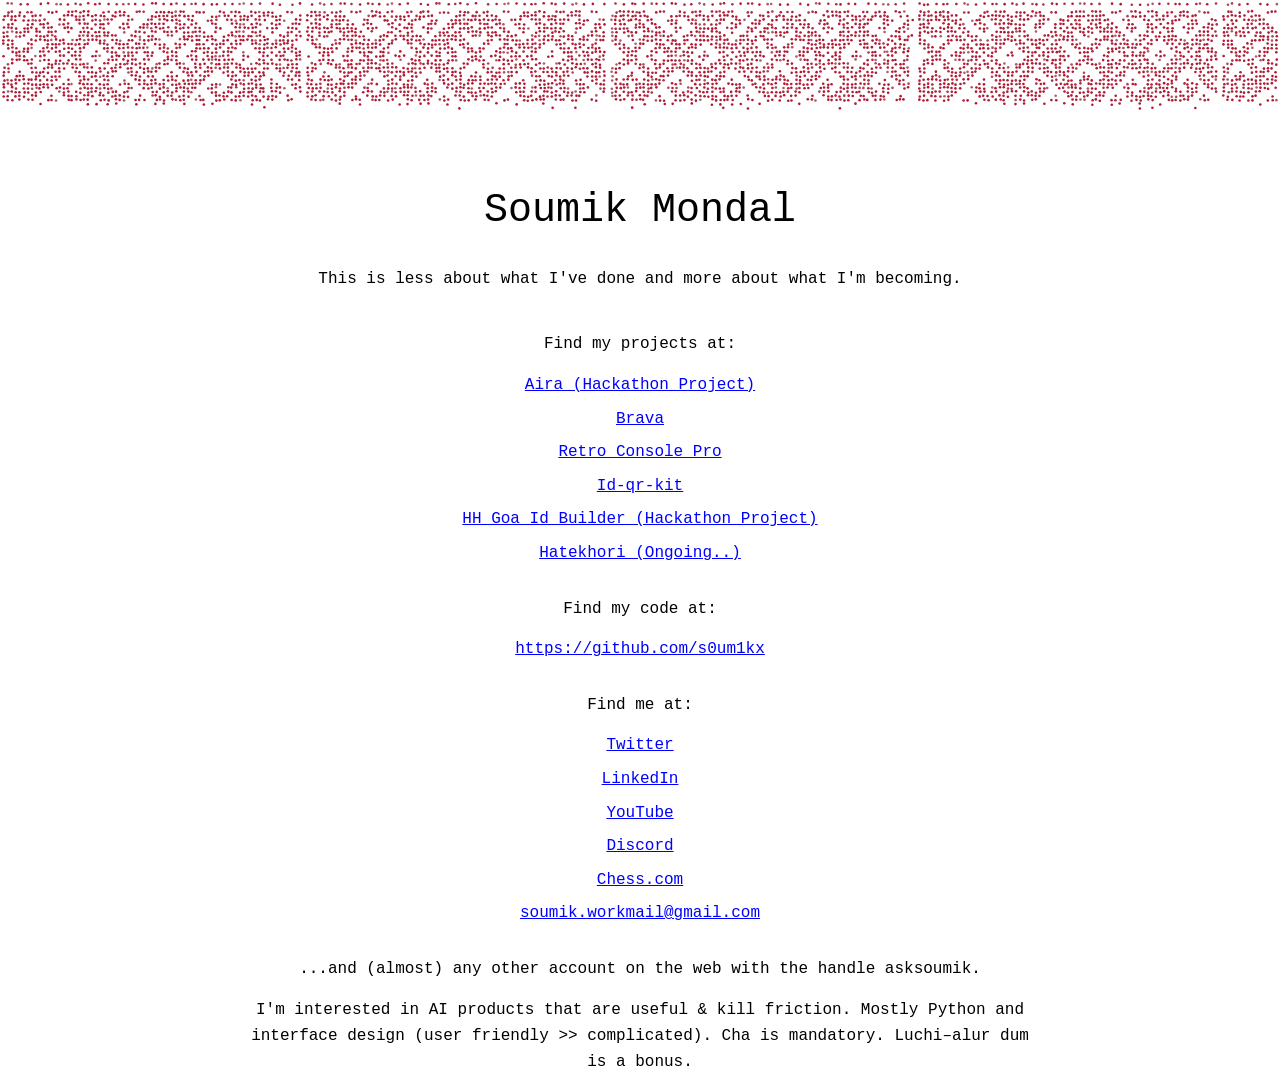
==== index.html @ 8dad56d0 "index updated" ====
<!DOCTYPE html>
<html lang="en">
<head>
  <meta charset="UTF-8">
  <meta name="viewport" content="width=device-width, initial-scale=1.0">
  <title>Soumik Mondal</title>

  <link rel="icon" type="image/x-icon" href="favicons/favicon.ico">
  <link rel="icon" type="image/png" sizes="32x32" href="favicons/favicon-32x32.png">
  <link rel="icon" type="image/png" sizes="16x16" href="favicons/favicon-16x16.png">
  <link rel="apple-touch-icon" sizes="180x180" href="favicons/apple-touch-icon.png">
  <link rel="manifest" href="favicons/site.webmanifest">

  
  <link rel="stylesheet" href="style.css">
  
</head>
<body>

  <div class="banner"><canvas id="bannerCanvas" role="img" aria-label="Red geometric embroidery pattern"></canvas></div>

  <div class="container">
    <h1>Soumik Mondal</h1>

    <p class="tagline">This is less about what I've done and more about what I'm becoming.</p>

    <div class="section-title">Find my projects at:</div>
    <ul>
      <li><a href="https://aira-voice.vercel.app">Aira (Hackathon Project)</a></li>
      <li><a href="https://brava-voice.vercel.app">Brava</a></li>
      <li><a href="https://s0um1kx.github.io/retro-handheld-console">Retro Console Pro</a></li>
      <li><a href="https://s0um1kx.github.io/id-qr-kit">Id-qr-kit</a></li>
      <li><a href="https://hh-goa-id-builder.vercel.app">HH Goa Id Builder (Hackathon Project)</a></li>
      <li><a href="https://github.com/s0um1kx/Hatekhori">Hatekhori (Ongoing..)</a></li>
    </ul>

    <div class="section-title">Find my code at:</div>
    <ul>
      <li><a href="https://github.com/s0um1kx">https://github.com/s0um1kx</a></li>
    </ul>

    <div class="section-title">Find me at:</div>
    <ul>
      <li><a href="https://x.com/asksoumik">Twitter</a></li>
      <li><a href="https://www.linkedin.com/in/asksoumik/">LinkedIn</a></li>
      <li><a href="https://www.youtube.com/@asksoumik">YouTube</a></li>
      <li><a href="https://discord.com/users/asksoumik">Discord</a></li>
      <li><a href="https://www.chess.com/member/asksoumik">Chess.com</a></li>
      <li><a href="mailto:soumik.workmail@gmail.com">soumik.workmail@gmail.com</a></li>
    </ul>

    <p class="handle-note">
      ...and (almost) any other account on the web with the handle asksoumik.
    </p>

    <p class="talk-bio">
      I'm interested in AI products that are useful & kill friction. Mostly Python and interface design (user friendly >> complicated). Cha is mandatory. Luchi–alur dum is a bonus.
      
    </p>
  </div>

  <script src="assets/banner.js"></script>
</body>
</html>
---- style.css ----
body {
  font-family: monospace, Courier, "Courier New", sans-serif;
  background-color: #ffffff;
  color: #000000;
  margin: 0;
  padding: 0;
  text-align: center;
  line-height: 1.6;
}

.banner {
  width: 100%;
  height: clamp(64px, 14vw, 112px);
  background-color: #ffffff;
}

#bannerCanvas {
  width: 100%;
  height: 100%;
  display: block;
  touch-action: none;
}

.container {
  max-width: 800px;
  margin: 0 auto;
  padding: 40px 20px 0;
}

h1 {
  font-size: 2.5rem;
  font-weight: normal;
  margin-bottom: 24px;
}

.tagline {
  font-size: 1rem;
  margin-bottom: 40px;
}

.section-title {
  font-size: 1rem;
  margin-top: 30px;
  margin-bottom: 15px;
}

ul {
  list-style-type: none;
  padding: 0;
  margin: 0 0 30px 0;
}

li {
  margin-bottom: 8px;
}

a {
  color: #0000FF;
  text-decoration: underline;
}

a:visited {
  color: #551A8B;
}

p.bio {
  margin-top: 40px;
  font-size: 0.95rem;
}
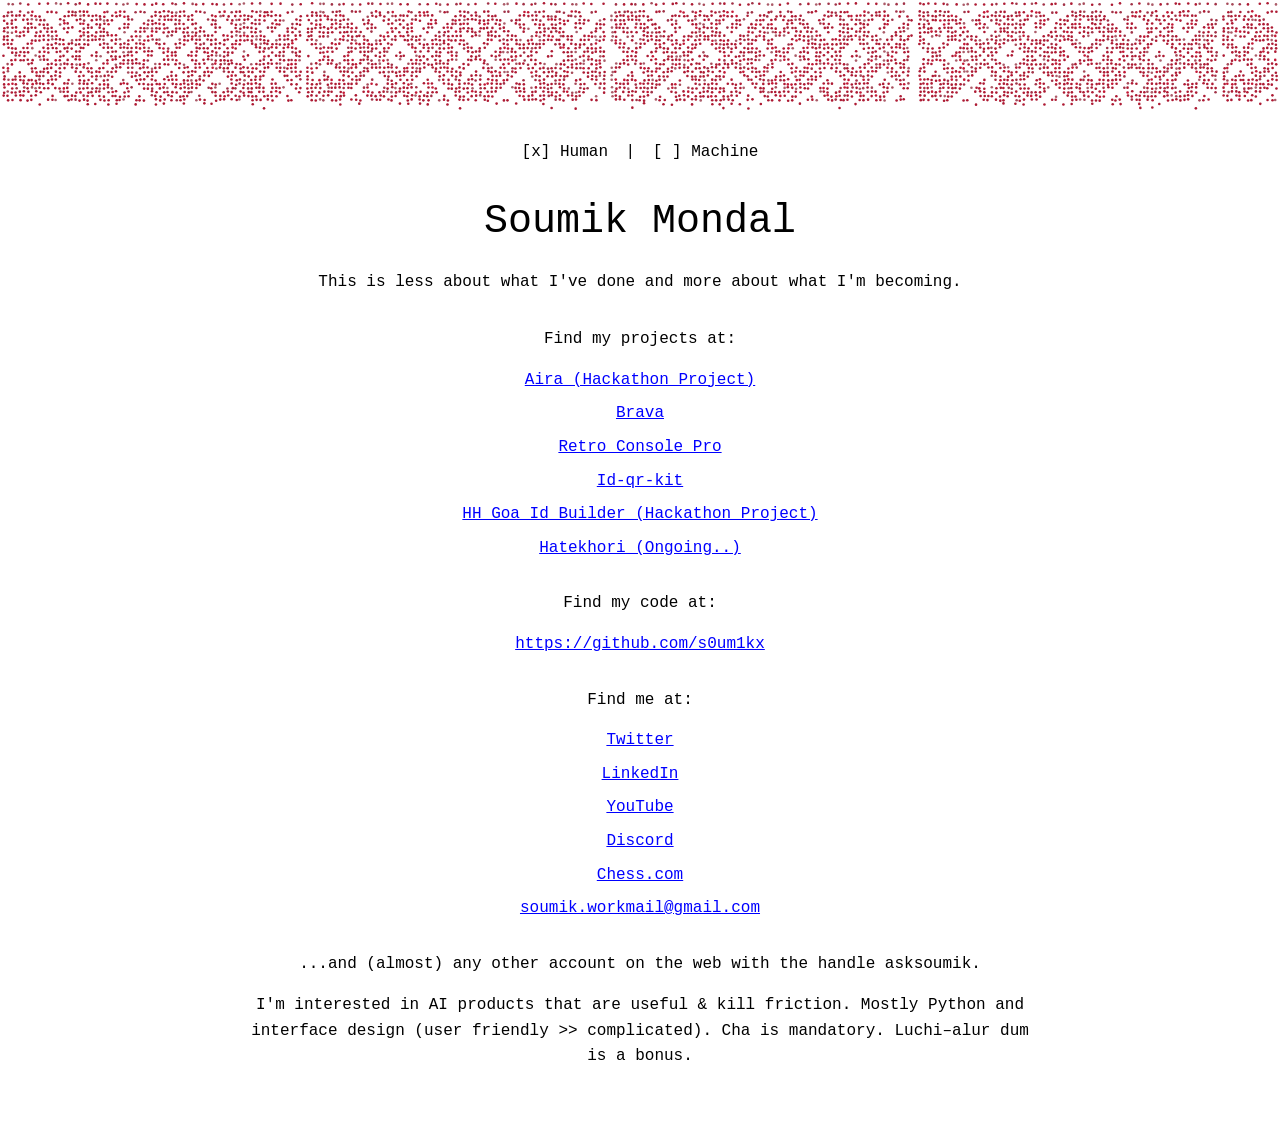
==== commit a5565c63: "new idea added but not what i need" ====
--- a/index.html
+++ b/index.html
@@ -13,6 +13,7 @@
 
   
   <link rel="stylesheet" href="style.css">
+  <link rel="alternate" type="text/markdown" href="/index.md">
   
 </head>
 <body>
@@ -20,6 +21,13 @@
   <div class="banner"><canvas id="bannerCanvas" role="img" aria-label="Red geometric embroidery pattern"></canvas></div>
 
   <div class="container">
+    <div class="view-toggle" role="group" aria-label="Choose view">
+      <button type="button" data-view-btn="human" aria-pressed="true">Human</button>
+      <span aria-hidden="true">|</span>
+      <button type="button" data-view-btn="machine" aria-pressed="false">Machine</button>
+    </div>
+
+    <div id="human-view">
     <h1>Soumik Mondal</h1>
 
     <p class="tagline">This is less about what I've done and more about what I'm becoming.</p>
@@ -57,8 +65,16 @@
       I'm interested in AI products that are useful & kill friction. Mostly Python and interface design (user friendly >> complicated). Cha is mandatory. Luchi–alur dum is a bonus.
       
     </p>
+    </div>
+
+    <section id="machine-view" hidden>
+      <button id="machine-copy" type="button">Copy markdown</button>
+      <pre id="machine-content" tabindex="0"></pre>
+      <noscript><p><a href="/index.md">Read the markdown version</a></p></noscript>
+    </section>
   </div>
 
   <script src="assets/banner.js"></script>
+  <script src="machine-view.js" defer></script>
 </body>
 </html>
--- a/style.css
+++ b/style.css
@@ -24,18 +24,19 @@
 .container {
   max-width: 800px;
   margin: 0 auto;
-  padding: 40px 20px 0;
+  padding: 24px 20px 40px;
 }
 
 h1 {
   font-size: 2.5rem;
   font-weight: normal;
-  margin-bottom: 24px;
+  margin-top: 0;
+  margin-bottom: 12px;
 }
 
 .tagline {
   font-size: 1rem;
-  margin-bottom: 40px;
+  margin-bottom: 32px;
 }
 
 .section-title {
@@ -66,4 +67,65 @@
 p.bio {
   margin-top: 40px;
   font-size: 0.95rem;
-}+}
+
+
+/* ---- Human | Machine toggle ---- */
+.view-toggle {
+  margin-bottom: 20px;
+}
+
+.view-toggle button {
+  font: inherit;
+  color: inherit;
+  background: none;
+  border: 0;
+  padding: 4px 8px;
+  cursor: pointer;
+}
+
+.view-toggle button::before {
+  content: "[ ] ";
+}
+
+.view-toggle button[aria-pressed="true"]::before {
+  content: "[x] ";
+}
+
+.view-toggle button:hover {
+  text-decoration: underline;
+}
+
+.view-toggle button:focus-visible,
+#machine-copy:focus-visible,
+#machine-content:focus-visible {
+  outline: 2px solid #0000FF;
+  outline-offset: 2px;
+}
+
+#human-view[hidden],
+#machine-view[hidden] {
+  display: none;
+}
+
+#machine-copy {
+  font: inherit;
+  color: inherit;
+  background: none;
+  border: 1px solid #000000;
+  padding: 4px 12px;
+  margin-bottom: 12px;
+  cursor: pointer;
+}
+
+#machine-content {
+  text-align: left;
+  font-family: inherit;
+  font-size: 0.85rem;
+  line-height: 1.55;
+  white-space: pre-wrap;
+  overflow-wrap: anywhere;
+  border: 1px solid #000000;
+  padding: 16px;
+  margin: 0;
+}
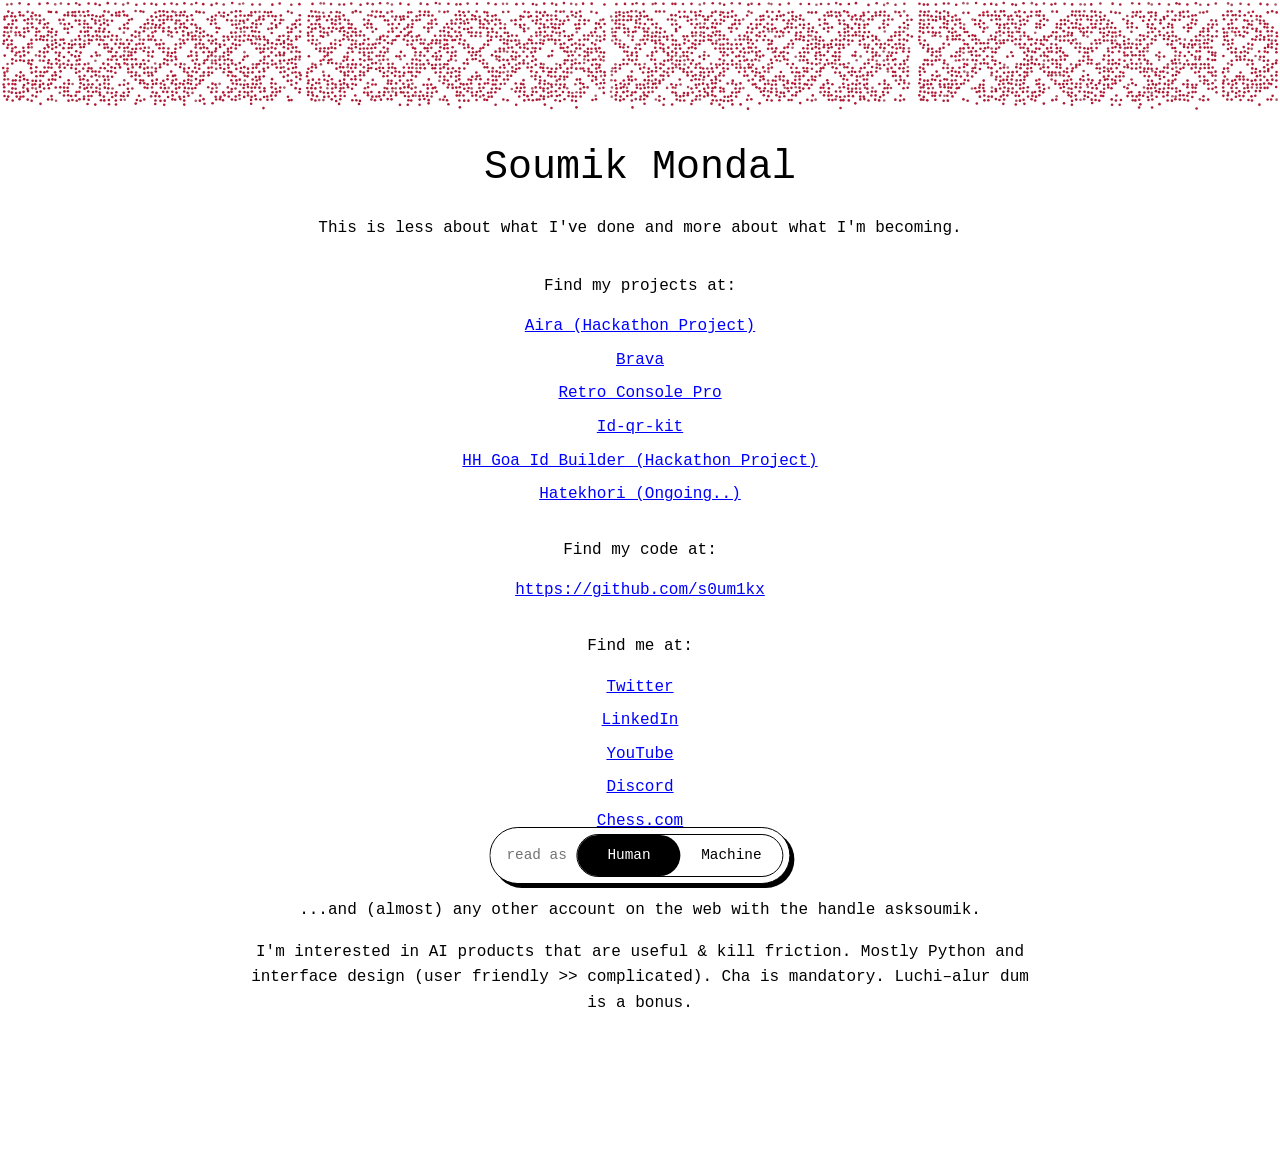
==== commit 366c0cd3: "new toggle button" ====
--- a/index.html
+++ b/index.html
@@ -21,12 +21,6 @@
   <div class="banner"><canvas id="bannerCanvas" role="img" aria-label="Red geometric embroidery pattern"></canvas></div>
 
   <div class="container">
-    <div class="view-toggle" role="group" aria-label="Choose view">
-      <button type="button" data-view-btn="human" aria-pressed="true">Human</button>
-      <span aria-hidden="true">|</span>
-      <button type="button" data-view-btn="machine" aria-pressed="false">Machine</button>
-    </div>
-
     <div id="human-view">
     <h1>Soumik Mondal</h1>
 
@@ -68,11 +62,27 @@
     </div>
 
     <section id="machine-view" hidden>
-      <button id="machine-copy" type="button">Copy markdown</button>
+      <div class="mv-bar">
+        <span id="machine-meter">index.md</span>
+        <button id="machine-copy" type="button">Copy for your AI</button>
+      </div>
       <pre id="machine-content" tabindex="0"></pre>
+      <p class="mv-cta">
+        Paste it into your AI. Ask it if we should talk.<br>
+        <a class="btn" href="mailto:soumik.workmail@gmail.com?subject=Hello%20Soumik">Or just say hi &rarr;</a>
+      </p>
       <noscript><p><a href="/index.md">Read the markdown version</a></p></noscript>
     </section>
   </div>
+
+  <nav class="dock" aria-label="Choose how to read this page">
+    <span class="dock-label" aria-hidden="true">read as</span>
+    <div class="switch" role="group" aria-label="View">
+      <span class="thumb" aria-hidden="true"></span>
+      <button type="button" data-view-btn="human" aria-pressed="true">Human</button>
+      <button type="button" data-view-btn="machine" aria-pressed="false">Machine</button>
+    </div>
+  </nav>
 
   <script src="assets/banner.js"></script>
   <script src="machine-view.js" defer></script>
--- a/style.css
+++ b/style.css
@@ -70,62 +70,124 @@
 }
 
 
-/* ---- Human | Machine toggle ---- */
-.view-toggle {
-  margin-bottom: 20px;
+/* ---- Human | Machine ---- */
+:root { --accent: #c8203f; }
+
+.container { padding-bottom: 120px; }
+
+.banner { transition: filter .7s ease, opacity .7s ease; }
+body.machine .banner { filter: grayscale(1); opacity: .15; }
+
+.dock {
+  position: fixed;
+  left: 50%;
+  bottom: max(16px, env(safe-area-inset-bottom));
+  transform: translateX(-50%);
+  z-index: 10;
+  display: flex;
+  align-items: center;
+  gap: 10px;
+  padding: 6px 6px 6px 16px;
+  background: #ffffff;
+  border: 1px solid #000000;
+  border-radius: 999px;
+  box-shadow: 4px 4px 0 #000000;
+  font-size: .9rem;
+  white-space: nowrap;
+  animation: dock-in .5s .3s both cubic-bezier(.2, .8, .2, 1);
 }
+.dock-label { opacity: .55; }
 
-.view-toggle button {
+.switch {
+  position: relative;
+  display: grid;
+  grid-template-columns: 1fr 1fr;
+  border: 1px solid #000000;
+  border-radius: 999px;
+}
+.switch button {
+  position: relative;
+  z-index: 1;
+  min-width: 6.4rem;
+  padding: 9px 14px;
   font: inherit;
-  color: inherit;
+  color: #000000;
   background: none;
   border: 0;
-  padding: 4px 8px;
+  border-radius: 999px;
+  cursor: pointer;
+  transition: color .25s;
+}
+.switch button[aria-pressed="true"] { color: #ffffff; }
+.thumb {
+  position: absolute;
+  top: 0; left: 0;
+  width: 50%; height: 100%;
+  background: #000000;
+  border-radius: 999px;
+  transition: transform .35s cubic-bezier(.2, .8, .2, 1), background .35s;
+  animation: peek 1.2s 2s ease-in-out 1;
+}
+body.machine .thumb { transform: translateX(100%); background: var(--accent); animation: none; }
+
+.switch button:focus-visible,
+#machine-copy:focus-visible,
+#machine-content:focus-visible,
+a.btn:focus-visible { outline: 2px solid #0000FF; outline-offset: 2px; }
+
+#human-view[hidden], #machine-view[hidden] { display: none; }
+#machine-view { text-align: left; }
+
+.mv-bar {
+  display: flex;
+  justify-content: space-between;
+  align-items: center;
+  flex-wrap: wrap;
+  gap: 10px;
+  padding-bottom: 12px;
+  margin-bottom: 14px;
+  border-bottom: 1px dashed #000000;
+  font-size: .8rem;
+}
+#machine-copy {
+  font: inherit;
+  color: #ffffff;
+  background: #000000;
+  border: 1px solid #000000;
+  padding: 8px 14px;
   cursor: pointer;
 }
-
-.view-toggle button::before {
-  content: "[ ] ";
-}
-
-.view-toggle button[aria-pressed="true"]::before {
-  content: "[x] ";
-}
-
-.view-toggle button:hover {
-  text-decoration: underline;
-}
-
-.view-toggle button:focus-visible,
-#machine-copy:focus-visible,
-#machine-content:focus-visible {
-  outline: 2px solid #0000FF;
-  outline-offset: 2px;
-}
-
-#human-view[hidden],
-#machine-view[hidden] {
-  display: none;
-}
-
-#machine-copy {
-  font: inherit;
-  color: inherit;
-  background: none;
-  border: 1px solid #000000;
-  padding: 4px 12px;
-  margin-bottom: 12px;
-  cursor: pointer;
-}
+#machine-copy:hover { background: var(--accent); border-color: var(--accent); }
 
 #machine-content {
-  text-align: left;
+  min-height: 60vh;
+  margin: 0;
   font-family: inherit;
-  font-size: 0.85rem;
+  font-size: clamp(.75rem, 2.6vw, .85rem);
   line-height: 1.55;
   white-space: pre-wrap;
   overflow-wrap: anywhere;
+}
+#machine-content.typing::after { content: "\2588"; animation: blink 1s steps(1) infinite; }
+
+.mv-cta { margin-top: 32px; text-align: center; }
+a.btn, a.btn:visited {
+  display: inline-block;
+  margin-top: 12px;
+  padding: 9px 18px;
+  color: #000000;
+  text-decoration: none;
   border: 1px solid #000000;
-  padding: 16px;
-  margin: 0;
+  box-shadow: 3px 3px 0 #000000;
 }
+a.btn:hover { background: var(--accent); border-color: var(--accent); color: #ffffff; }
+
+@keyframes dock-in { from { transform: translate(-50%, 24px); opacity: 0; } to { transform: translate(-50%, 0); opacity: 1; } }
+@keyframes peek { 0%, 100% { transform: translateX(0); } 45% { transform: translateX(28%); } }
+@keyframes blink { 50% { opacity: 0; } }
+
+@media (max-width: 360px) { .dock-label { display: none; } .dock { padding-left: 6px; } }
+@media (prefers-reduced-motion: reduce) {
+  .dock, .thumb { animation: none; }
+  .banner, .thumb, .switch button { transition: none; }
+}
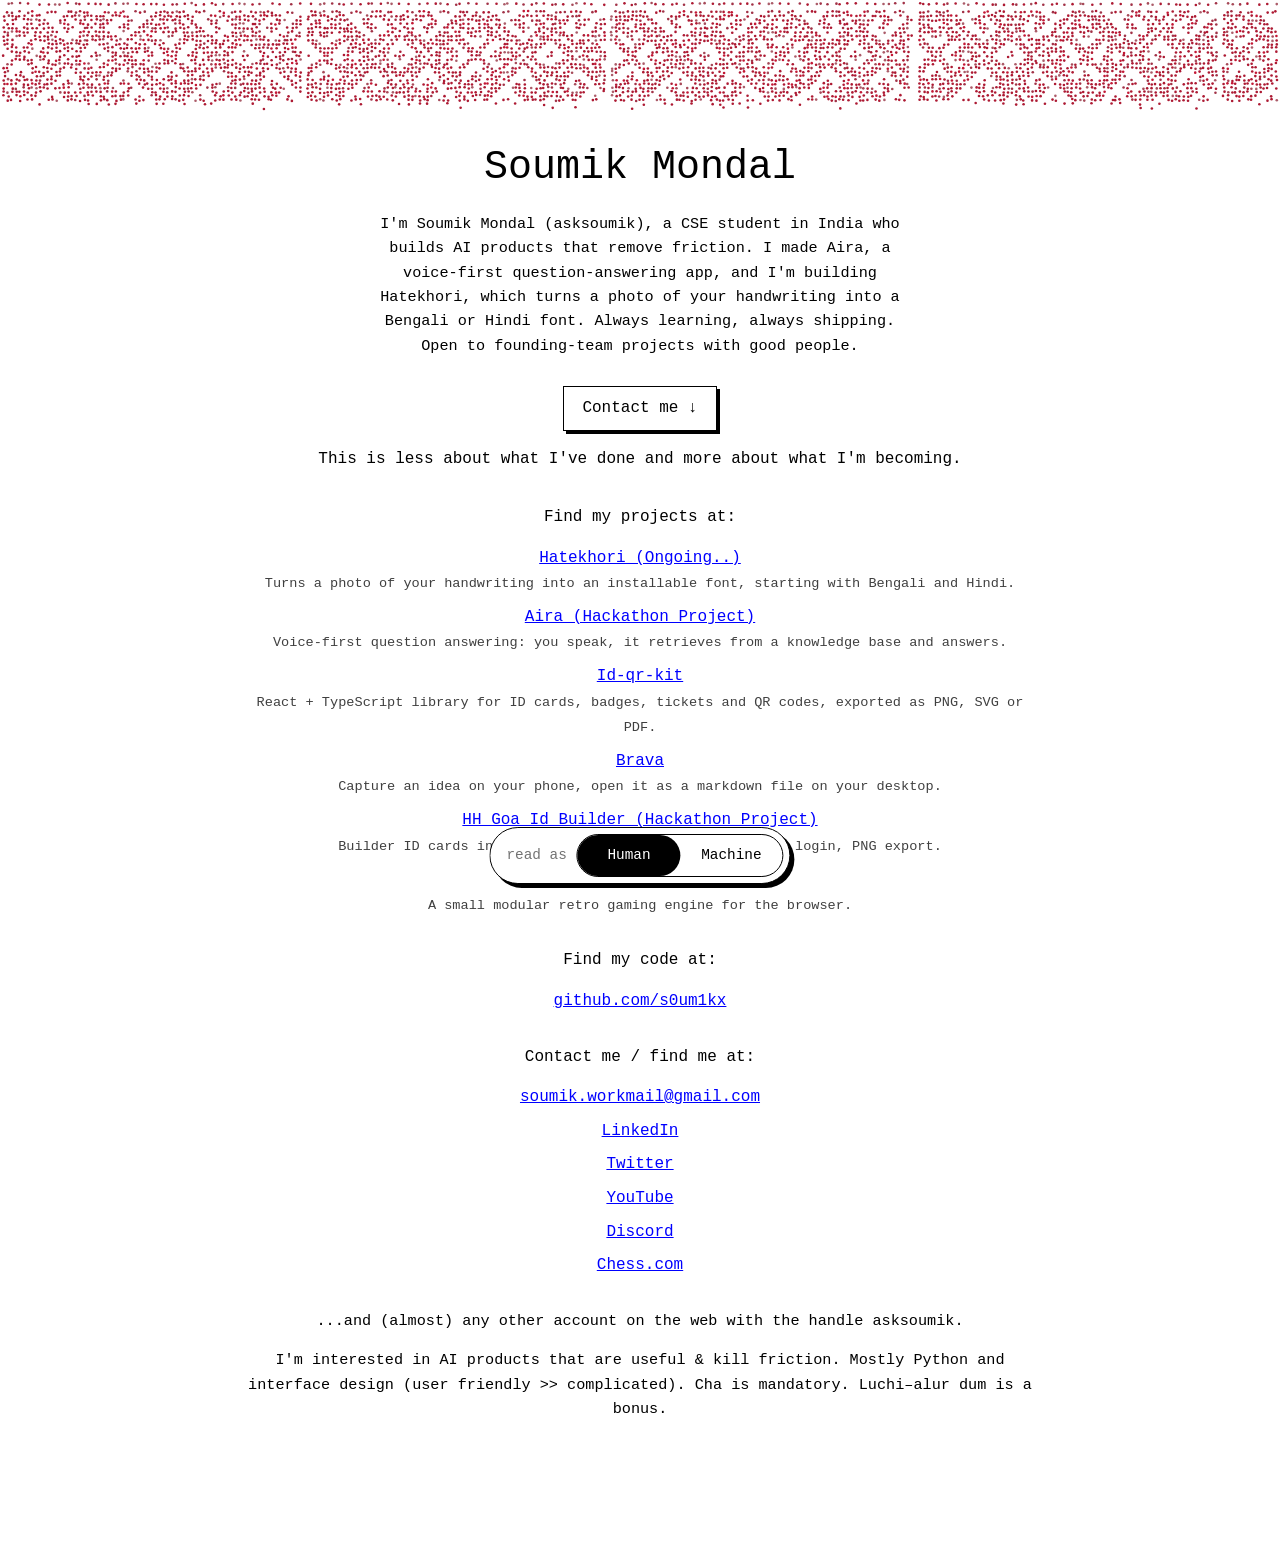
==== commit 1de15215: "Index.html & style.css updated" ====
--- a/index.html
+++ b/index.html
@@ -3,61 +3,104 @@
 <head>
   <meta charset="UTF-8">
   <meta name="viewport" content="width=device-width, initial-scale=1.0">
-  <title>Soumik Mondal</title>
+  <title>Soumik Mondal (asksoumik) | CSE Student &amp; AI Builder</title>
+  <meta name="description" content="Soumik Mondal (asksoumik) is a CSE student in India who builds AI products that remove friction: Aira, Hatekhori, Id-qr-kit and Brava.">
+  <meta name="author" content="Soumik Mondal">
+  <meta name="theme-color" content="#ffffff">
+  <link rel="canonical" href="https://soumikmondal.vercel.app/">
 
-  <link rel="icon" type="image/x-icon" href="favicons/favicon.ico">
-  <link rel="icon" type="image/png" sizes="32x32" href="favicons/favicon-32x32.png">
-  <link rel="icon" type="image/png" sizes="16x16" href="favicons/favicon-16x16.png">
-  <link rel="apple-touch-icon" sizes="180x180" href="favicons/apple-touch-icon.png">
-  <link rel="manifest" href="favicons/site.webmanifest">
+  <meta property="og:type" content="profile">
+  <meta property="og:site_name" content="Soumik Mondal">
+  <meta property="og:title" content="Soumik Mondal (asksoumik) | CSE Student &amp; AI Builder">
+  <meta property="og:description" content="B.Tech CSE student in India building AI products that remove friction: Aira, Hatekhori, Id-qr-kit, Brava.">
+  <meta property="og:url" content="https://soumikmondal.vercel.app/">
+  <meta property="og:image" content="https://soumikmondal.vercel.app/soumik.jpg">
+  <meta property="profile:username" content="asksoumik">
+  <meta name="twitter:card" content="summary">
+  <meta name="twitter:creator" content="@asksoumik">
 
-  
-  <link rel="stylesheet" href="style.css">
+  <link rel="icon" type="image/x-icon" href="/favicons/favicon.ico">
+  <link rel="icon" type="image/png" sizes="32x32" href="/favicons/favicon-32x32.png">
+  <link rel="icon" type="image/png" sizes="16x16" href="/favicons/favicon-16x16.png">
+  <link rel="apple-touch-icon" sizes="180x180" href="/favicons/apple-touch-icon.png">
+  <link rel="manifest" href="/favicons/site.webmanifest">
+  <link rel="stylesheet" href="/style.css">
   <link rel="alternate" type="text/markdown" href="/index.md">
-  
+
+  <script type="application/ld+json">
+  {
+    "@context": "https://schema.org",
+    "@graph": [
+      { "@type": "WebSite", "@id": "https://soumikmondal.vercel.app/#website", "url": "https://soumikmondal.vercel.app/", "name": "Soumik Mondal", "alternateName": "asksoumik", "inLanguage": "en" },
+      { "@type": "ProfilePage", "@id": "https://soumikmondal.vercel.app/#profile", "url": "https://soumikmondal.vercel.app/", "isPartOf": { "@id": "https://soumikmondal.vercel.app/#website" }, "dateModified": "2026-10-13", "mainEntity": { "@id": "https://soumikmondal.vercel.app/#person" } },
+      {
+        "@type": "Person",
+        "@id": "https://soumikmondal.vercel.app/#person",
+        "name": "Soumik Mondal",
+        "alternateName": "asksoumik",
+        "url": "https://soumikmondal.vercel.app/",
+        "image": "https://soumikmondal.vercel.app/soumik.jpg",
+        "jobTitle": "Computer Science Student and AI Builder",
+        "description": "B.Tech CSE student in India building AI products that remove friction: voice RAG, handwriting-to-font and developer tools.",
+        "email": "mailto:soumik.workmail@gmail.com",
+        "knowsAbout": ["Retrieval-augmented generation", "Speech-to-text", "FastAPI", "Python", "React", "Interface design"],
+        "sameAs": [
+          "https://github.com/s0um1kx",
+          "https://www.linkedin.com/in/asksoumik/",
+          "https://x.com/asksoumik",
+          "https://www.youtube.com/@asksoumik",
+          "https://www.chess.com/member/asksoumik"
+        ]
+      }
+    ]
+  }
+  </script>
 </head>
 <body>
 
   <div class="banner"><canvas id="bannerCanvas" role="img" aria-label="Red geometric embroidery pattern"></canvas></div>
 
-  <div class="container">
+  <main class="container">
     <div id="human-view">
+    <img class="avatar" src="/soumik.jpg" width="96" height="96" alt="Soumik Mondal (asksoumik)" onerror="this.remove()">
     <h1>Soumik Mondal</h1>
+
+    <p class="about">
+      I'm Soumik Mondal (asksoumik), a CSE student in India who builds AI products that remove friction. I made Aira, a voice-first question-answering app, and I'm building Hatekhori, which turns a photo of your handwriting into a Bengali or Hindi font. Always learning, always shipping. Open to founding-team projects with good people.
+    </p>
+    <p><a class="btn" href="#contact">Contact me &darr;</a></p>
 
     <p class="tagline">This is less about what I've done and more about what I'm becoming.</p>
 
-    <div class="section-title">Find my projects at:</div>
+    <h2 class="section-title">Find my projects at:</h2>
     <ul>
-      <li><a href="https://aira-voice.vercel.app">Aira (Hackathon Project)</a></li>
-      <li><a href="https://brava-voice.vercel.app">Brava</a></li>
-      <li><a href="https://s0um1kx.github.io/retro-handheld-console">Retro Console Pro</a></li>
-      <li><a href="https://s0um1kx.github.io/id-qr-kit">Id-qr-kit</a></li>
-      <li><a href="https://hh-goa-id-builder.vercel.app">HH Goa Id Builder (Hackathon Project)</a></li>
-      <li><a href="https://github.com/s0um1kx/Hatekhori">Hatekhori (Ongoing..)</a></li>
+      <li><a href="https://github.com/s0um1kx/Hatekhori">Hatekhori (Ongoing..)</a><br><span class="desc">Turns a photo of your handwriting into an installable font, starting with Bengali and Hindi.</span></li>
+      <li><a href="https://aira-voice.vercel.app">Aira (Hackathon Project)</a><br><span class="desc">Voice-first question answering: you speak, it retrieves from a knowledge base and answers.</span></li>
+      <li><a href="https://s0um1kx.github.io/id-qr-kit/">Id-qr-kit</a><br><span class="desc">React + TypeScript library for ID cards, badges, tickets and QR codes, exported as PNG, SVG or PDF.</span></li>
+      <li><a href="https://brava-voice.vercel.app">Brava</a><br><span class="desc">Capture an idea on your phone, open it as a markdown file on your desktop.</span></li>
+      <li><a href="https://hh-goa-id-builder.vercel.app/">HH Goa Id Builder (Hackathon Project)</a><br><span class="desc">Builder ID cards in the browser: HEIC photo support, no login, PNG export.</span></li>
+      <li><a href="https://s0um1kx.github.io/retro-handheld-console/">Retro Console Pro</a><br><span class="desc">A small modular retro gaming engine for the browser.</span></li>
     </ul>
 
-    <div class="section-title">Find my code at:</div>
+    <h2 class="section-title">Find my code at:</h2>
     <ul>
-      <li><a href="https://github.com/s0um1kx">https://github.com/s0um1kx</a></li>
+      <li><a href="https://github.com/s0um1kx">github.com/s0um1kx</a></li>
     </ul>
 
-    <div class="section-title">Find me at:</div>
+    <h2 class="section-title" id="contact">Contact me / find me at:</h2>
     <ul>
-      <li><a href="https://x.com/asksoumik">Twitter</a></li>
-      <li><a href="https://www.linkedin.com/in/asksoumik/">LinkedIn</a></li>
-      <li><a href="https://www.youtube.com/@asksoumik">YouTube</a></li>
-      <li><a href="https://discord.com/users/asksoumik">Discord</a></li>
-      <li><a href="https://www.chess.com/member/asksoumik">Chess.com</a></li>
       <li><a href="mailto:soumik.workmail@gmail.com">soumik.workmail@gmail.com</a></li>
+      <li><a rel="me" href="https://www.linkedin.com/in/asksoumik/">LinkedIn</a></li>
+      <li><a rel="me" href="https://x.com/asksoumik">Twitter</a></li>
+      <li><a rel="me" href="https://www.youtube.com/@asksoumik">YouTube</a></li>
+      <li><a rel="me" href="https://discord.com/users/asksoumik">Discord</a></li>
+      <li><a rel="me" href="https://www.chess.com/member/asksoumik">Chess.com</a></li>
     </ul>
 
-    <p class="handle-note">
-      ...and (almost) any other account on the web with the handle asksoumik.
-    </p>
+    <p class="handle-note">...and (almost) any other account on the web with the handle asksoumik.</p>
 
     <p class="talk-bio">
-      I'm interested in AI products that are useful & kill friction. Mostly Python and interface design (user friendly >> complicated). Cha is mandatory. Luchi–alur dum is a bonus.
-      
+      I'm interested in AI products that are useful &amp; kill friction. Mostly Python and interface design (user friendly &gt;&gt; complicated). Cha is mandatory. Luchi–alur dum is a bonus.
     </p>
     </div>
 
@@ -71,9 +114,9 @@
         Paste it into your AI. Ask it if we should talk.<br>
         <a class="btn" href="mailto:soumik.workmail@gmail.com?subject=Hello%20Soumik">Or just say hi &rarr;</a>
       </p>
-      <noscript><p><a href="/index.md">Read the markdown version</a></p></noscript>
     </section>
-  </div>
+    <noscript><p>Scripts are off. <a href="/index.md">Read the markdown version</a>.</p></noscript>
+  </main>
 
   <nav class="dock" aria-label="Choose how to read this page">
     <span class="dock-label" aria-hidden="true">read as</span>
@@ -84,7 +127,7 @@
     </div>
   </nav>
 
-  <script src="assets/banner.js"></script>
-  <script src="machine-view.js" defer></script>
+  <script src="/assets/banner.js"></script>
+  <script src="/machine-view.js" defer></script>
 </body>
-</html>+</html>
--- a/style.css
+++ b/style.css
@@ -191,3 +191,14 @@
   .dock, .thumb { animation: none; }
   .banner, .thumb, .switch button { transition: none; }
 }
+
+/* ---- Added: avatar, intro, h2 section titles ---- */
+.avatar { display: block; width: 96px; height: 96px; margin: 0 auto 16px; border: 1px solid #000000; border-radius: 50%; object-fit: cover; }
+.about { max-width: 60ch; margin: 0 auto 8px; font-size: .95rem; }
+h2.section-title { font-weight: normal; }
+.handle-note, .talk-bio { font-size: .95rem; }
+.desc { font-size: .85rem; opacity: .75; }
+
+html { scroll-behavior: smooth; }
+#contact { scroll-margin-top: 24px; }
+@media (prefers-reduced-motion: reduce) { html { scroll-behavior: auto; } }
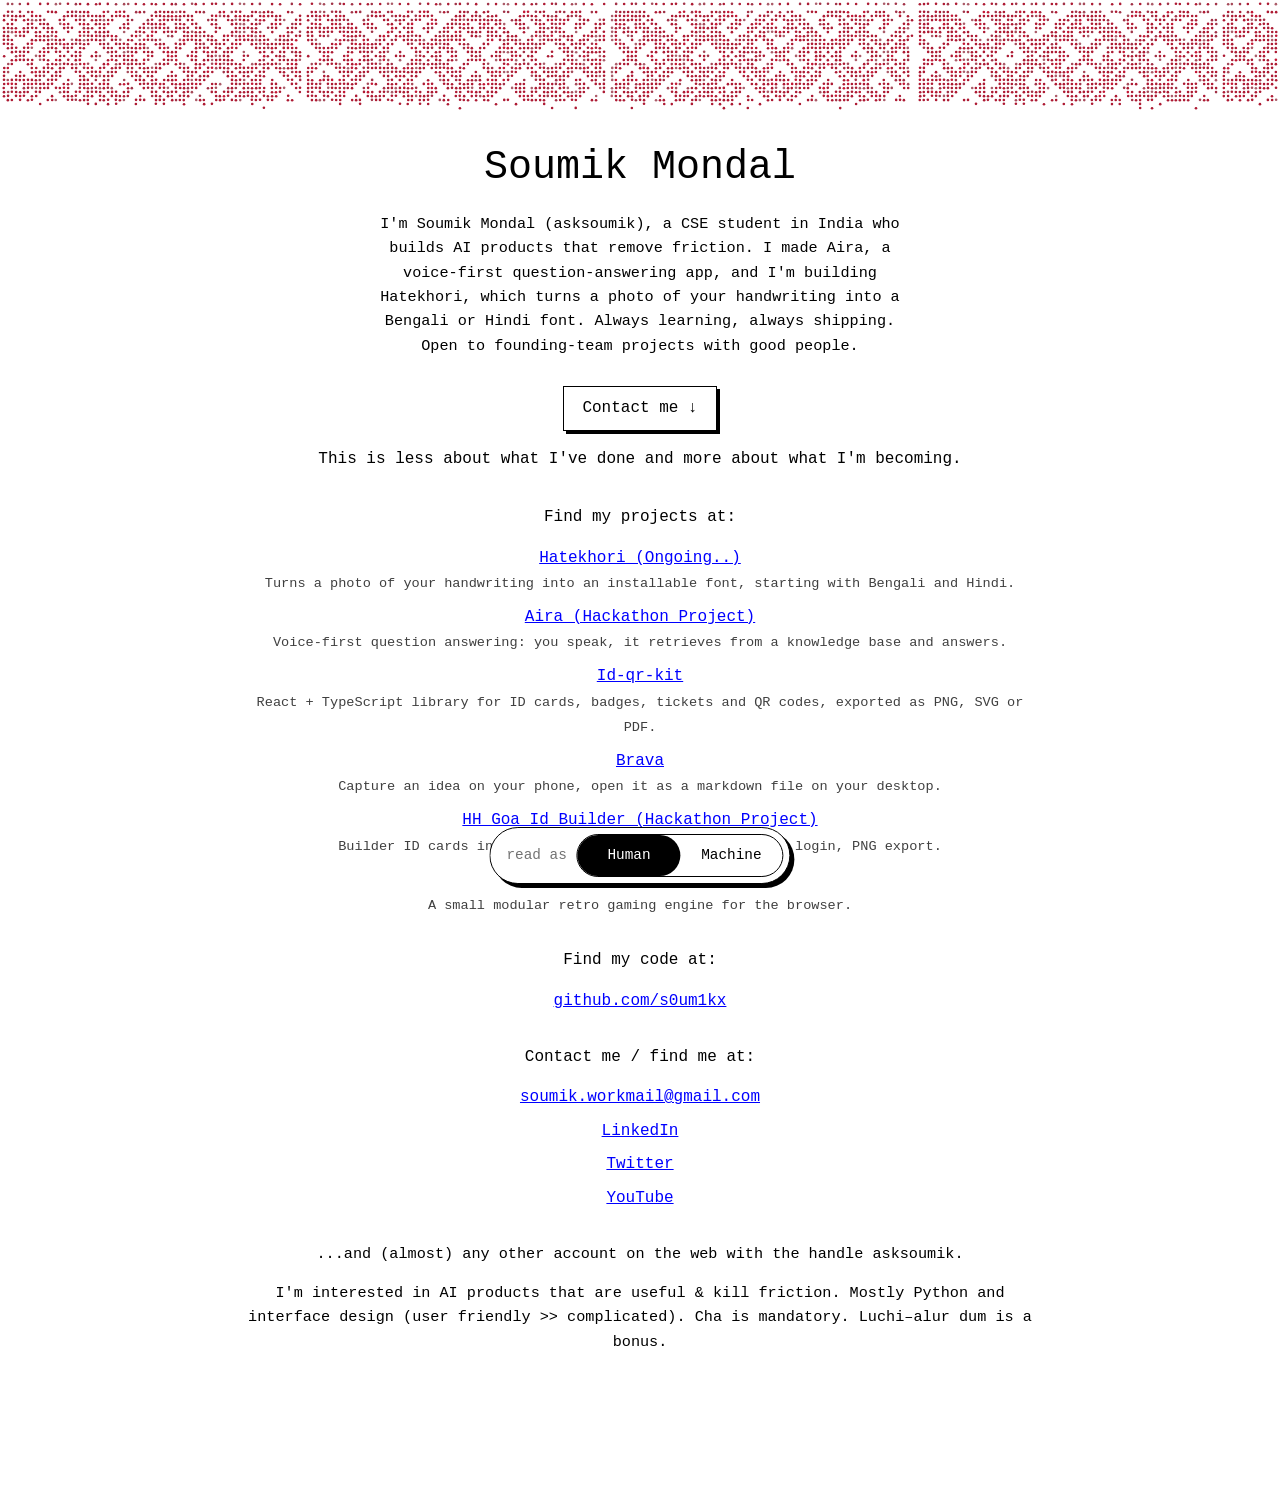
==== commit 29fb2b23: "Hatekhori link updated" ====
--- a/index.html
+++ b/index.html
@@ -14,7 +14,6 @@
   <meta property="og:title" content="Soumik Mondal (asksoumik) | CSE Student &amp; AI Builder">
   <meta property="og:description" content="B.Tech CSE student in India building AI products that remove friction: Aira, Hatekhori, Id-qr-kit, Brava.">
   <meta property="og:url" content="https://soumikmondal.vercel.app/">
-  <meta property="og:image" content="https://soumikmondal.vercel.app/soumik.jpg">
   <meta property="profile:username" content="asksoumik">
   <meta name="twitter:card" content="summary">
   <meta name="twitter:creator" content="@asksoumik">
@@ -39,7 +38,6 @@
         "name": "Soumik Mondal",
         "alternateName": "asksoumik",
         "url": "https://soumikmondal.vercel.app/",
-        "image": "https://soumikmondal.vercel.app/soumik.jpg",
         "jobTitle": "Computer Science Student and AI Builder",
         "description": "B.Tech CSE student in India building AI products that remove friction: voice RAG, handwriting-to-font and developer tools.",
         "email": "mailto:soumik.workmail@gmail.com",
@@ -48,8 +46,7 @@
           "https://github.com/s0um1kx",
           "https://www.linkedin.com/in/asksoumik/",
           "https://x.com/asksoumik",
-          "https://www.youtube.com/@asksoumik",
-          "https://www.chess.com/member/asksoumik"
+          "https://www.youtube.com/@asksoumik"
         ]
       }
     ]
@@ -62,7 +59,6 @@
 
   <main class="container">
     <div id="human-view">
-    <img class="avatar" src="/soumik.jpg" width="96" height="96" alt="Soumik Mondal (asksoumik)" onerror="this.remove()">
     <h1>Soumik Mondal</h1>
 
     <p class="about">
@@ -74,7 +70,7 @@
 
     <h2 class="section-title">Find my projects at:</h2>
     <ul>
-      <li><a href="https://github.com/s0um1kx/Hatekhori">Hatekhori (Ongoing..)</a><br><span class="desc">Turns a photo of your handwriting into an installable font, starting with Bengali and Hindi.</span></li>
+      <li><a href="https://hatekhori.onrender.com/">Hatekhori (Ongoing..)</a><br><span class="desc">Turns a photo of your handwriting into an installable font, starting with Bengali and Hindi.</span></li>
       <li><a href="https://aira-voice.vercel.app">Aira (Hackathon Project)</a><br><span class="desc">Voice-first question answering: you speak, it retrieves from a knowledge base and answers.</span></li>
       <li><a href="https://s0um1kx.github.io/id-qr-kit/">Id-qr-kit</a><br><span class="desc">React + TypeScript library for ID cards, badges, tickets and QR codes, exported as PNG, SVG or PDF.</span></li>
       <li><a href="https://brava-voice.vercel.app">Brava</a><br><span class="desc">Capture an idea on your phone, open it as a markdown file on your desktop.</span></li>
@@ -93,8 +89,6 @@
       <li><a rel="me" href="https://www.linkedin.com/in/asksoumik/">LinkedIn</a></li>
       <li><a rel="me" href="https://x.com/asksoumik">Twitter</a></li>
       <li><a rel="me" href="https://www.youtube.com/@asksoumik">YouTube</a></li>
-      <li><a rel="me" href="https://discord.com/users/asksoumik">Discord</a></li>
-      <li><a rel="me" href="https://www.chess.com/member/asksoumik">Chess.com</a></li>
     </ul>
 
     <p class="handle-note">...and (almost) any other account on the web with the handle asksoumik.</p>
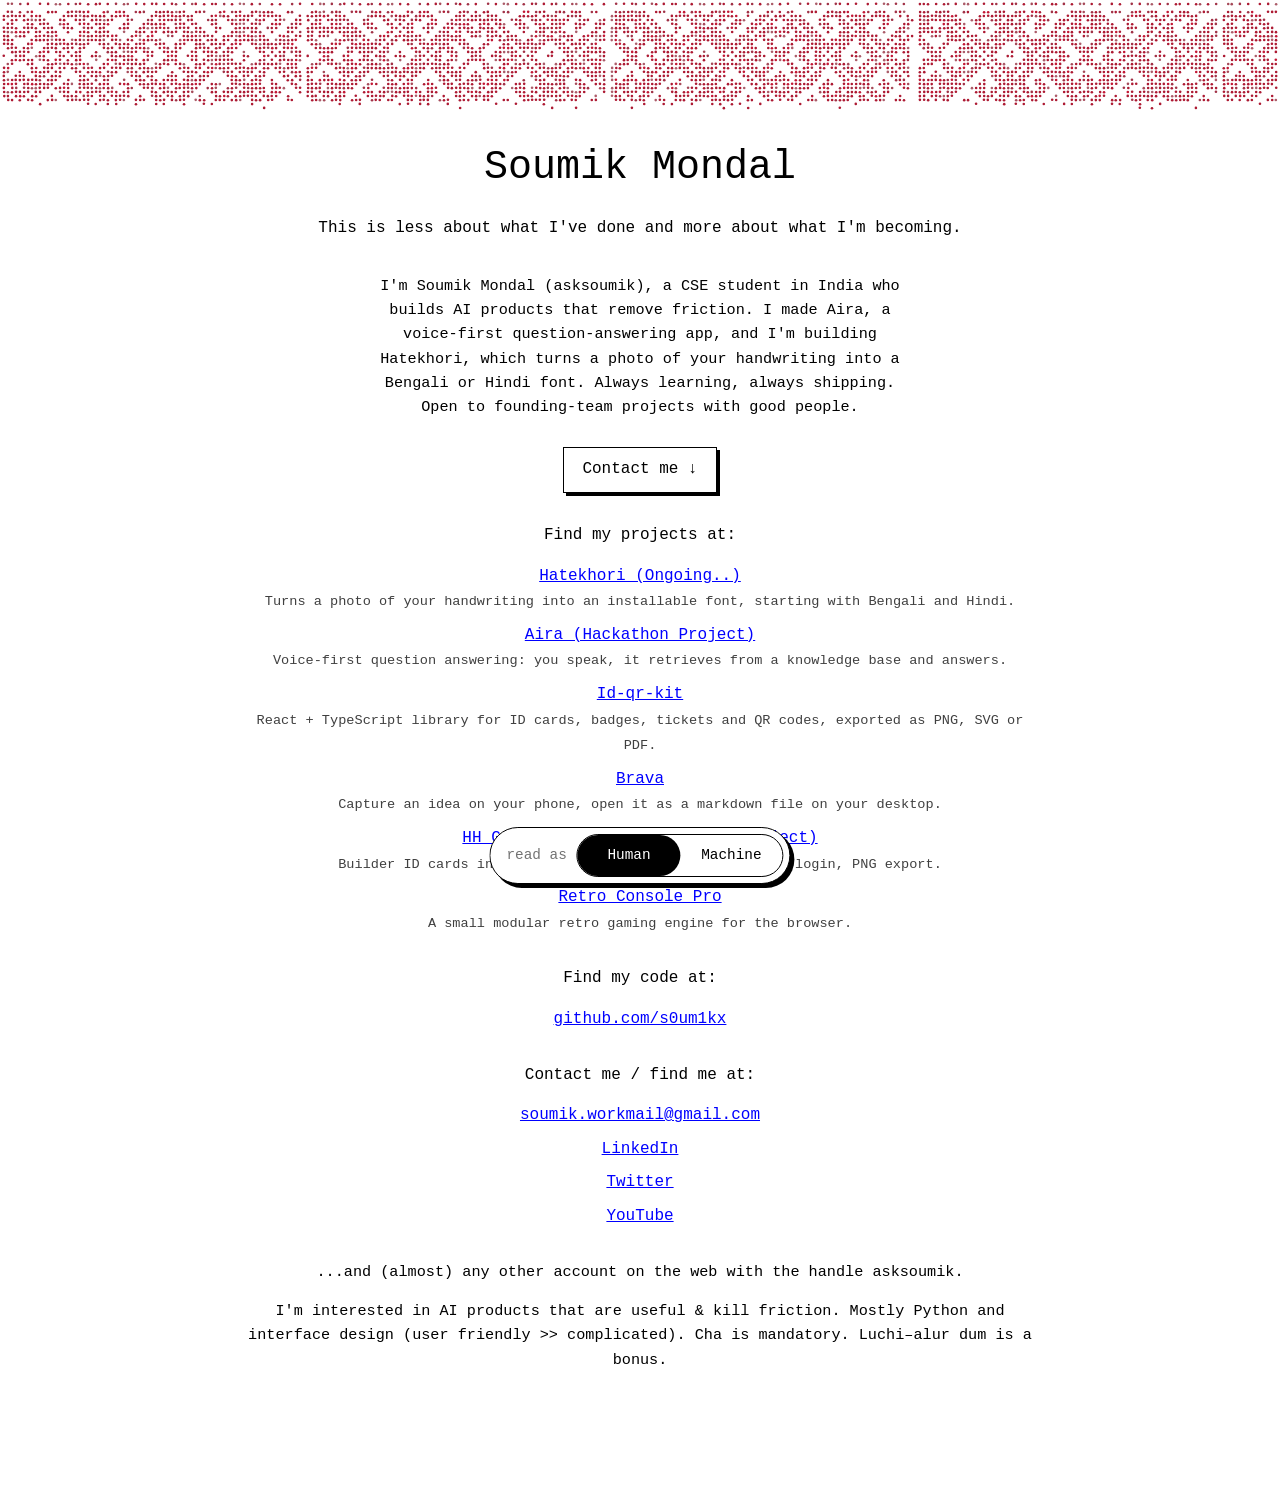
==== commit 60007461: "Index updated & 404 updated" ====
--- a/index.html
+++ b/index.html
@@ -61,12 +61,12 @@
     <div id="human-view">
     <h1>Soumik Mondal</h1>
 
+    <p class="tagline">This is less about what I've done and more about what I'm becoming.</p>
+
     <p class="about">
       I'm Soumik Mondal (asksoumik), a CSE student in India who builds AI products that remove friction. I made Aira, a voice-first question-answering app, and I'm building Hatekhori, which turns a photo of your handwriting into a Bengali or Hindi font. Always learning, always shipping. Open to founding-team projects with good people.
     </p>
     <p><a class="btn" href="#contact">Contact me &darr;</a></p>
-
-    <p class="tagline">This is less about what I've done and more about what I'm becoming.</p>
 
     <h2 class="section-title">Find my projects at:</h2>
     <ul>
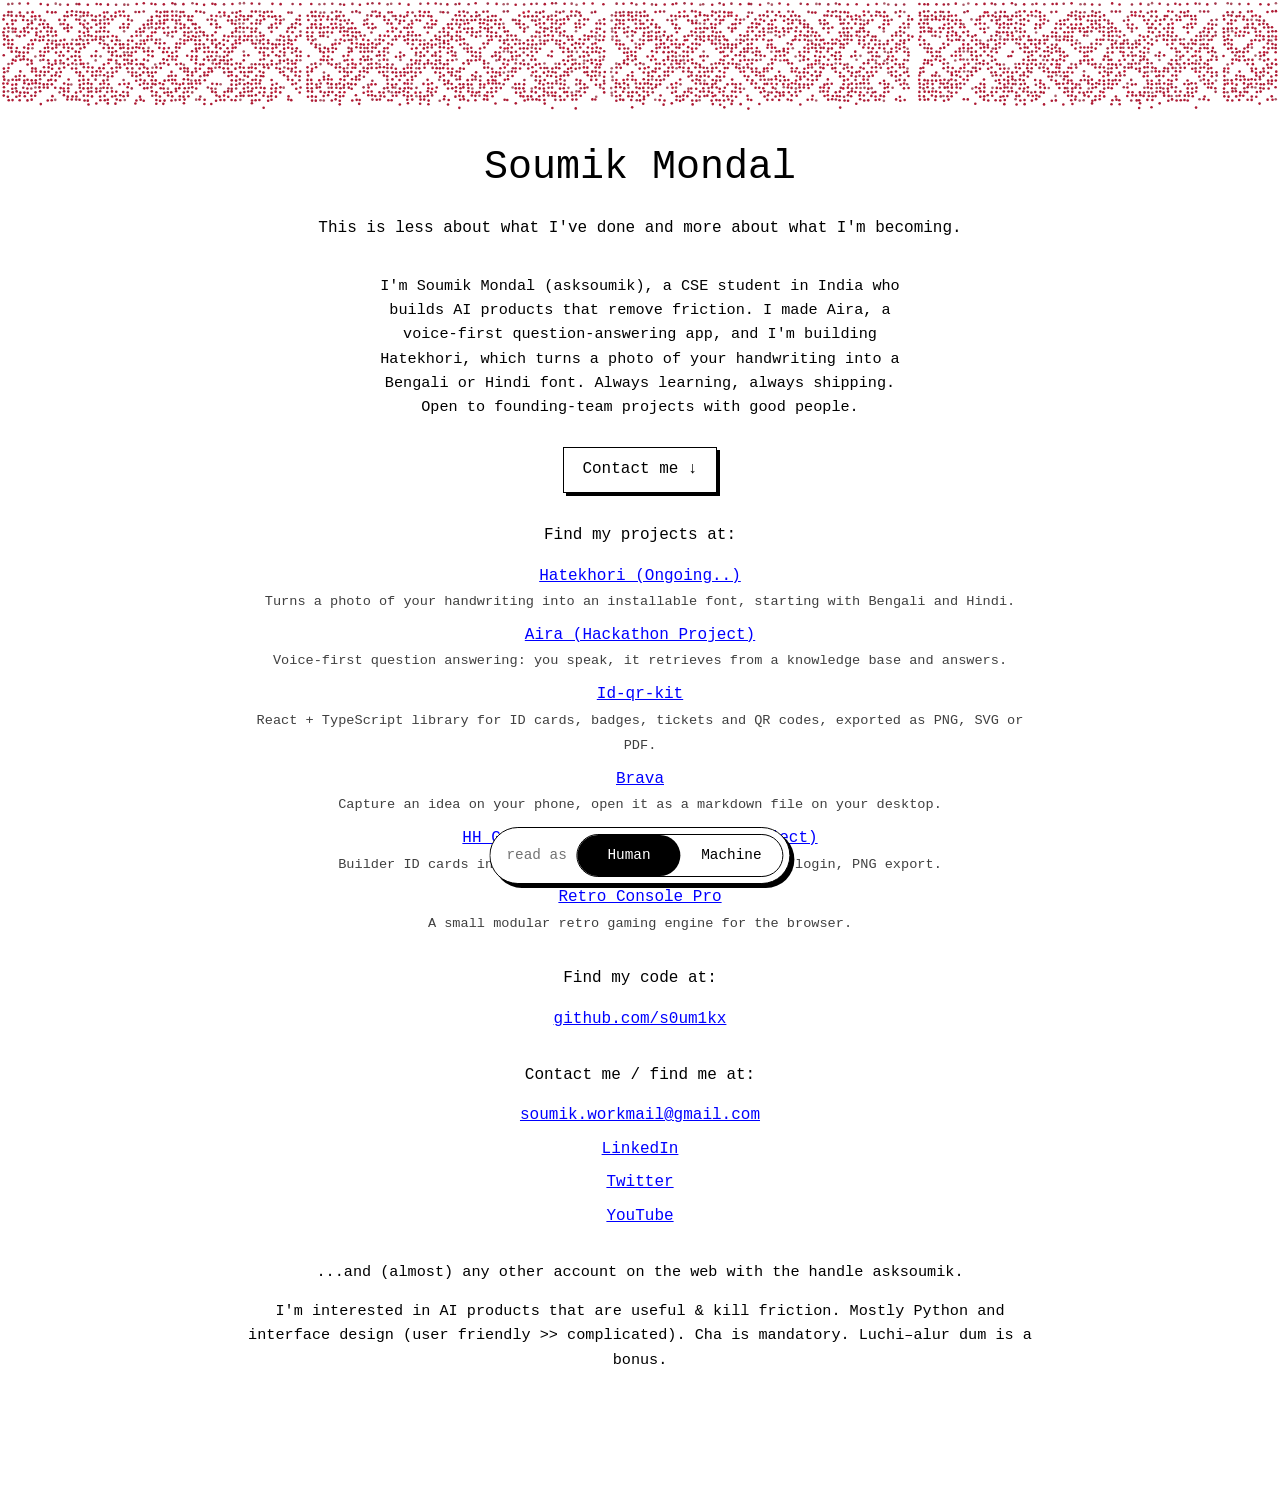
==== commit d914af3d: "seo added" ====
--- a/index.html
+++ b/index.html
@@ -31,7 +31,7 @@
     "@context": "https://schema.org",
     "@graph": [
       { "@type": "WebSite", "@id": "https://soumikmondal.vercel.app/#website", "url": "https://soumikmondal.vercel.app/", "name": "Soumik Mondal", "alternateName": "asksoumik", "inLanguage": "en" },
-      { "@type": "ProfilePage", "@id": "https://soumikmondal.vercel.app/#profile", "url": "https://soumikmondal.vercel.app/", "isPartOf": { "@id": "https://soumikmondal.vercel.app/#website" }, "dateModified": "2026-10-13", "mainEntity": { "@id": "https://soumikmondal.vercel.app/#person" } },
+      { "@type": "ProfilePage", "@id": "https://soumikmondal.vercel.app/#profile", "url": "https://soumikmondal.vercel.app/", "isPartOf": { "@id": "https://soumikmondal.vercel.app/#website" }, "dateModified": "2026-10-14", "mainEntity": { "@id": "https://soumikmondal.vercel.app/#person" } },
       {
         "@type": "Person",
         "@id": "https://soumikmondal.vercel.app/#person",
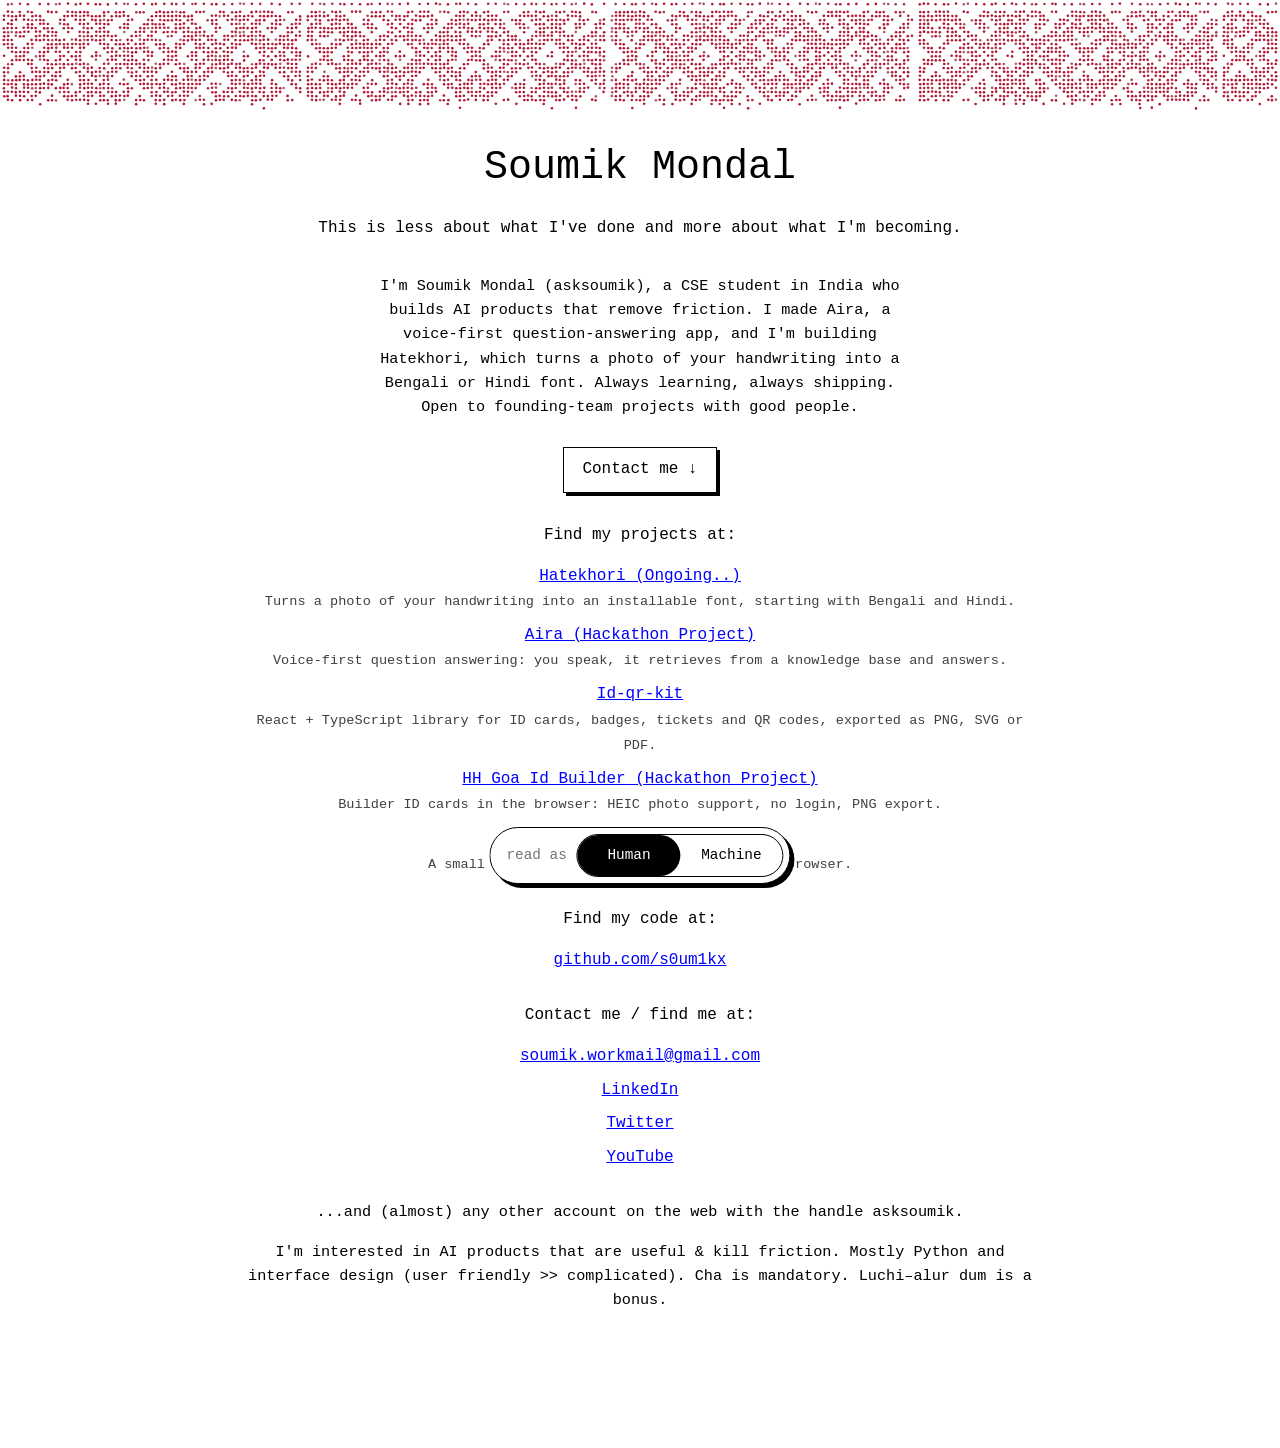
==== commit 246a4d8b: "brava project removed" ====
--- a/index.html
+++ b/index.html
@@ -73,7 +73,6 @@
       <li><a href="https://hatekhori.onrender.com/">Hatekhori (Ongoing..)</a><br><span class="desc">Turns a photo of your handwriting into an installable font, starting with Bengali and Hindi.</span></li>
       <li><a href="https://aira-voice.vercel.app">Aira (Hackathon Project)</a><br><span class="desc">Voice-first question answering: you speak, it retrieves from a knowledge base and answers.</span></li>
       <li><a href="https://s0um1kx.github.io/id-qr-kit/">Id-qr-kit</a><br><span class="desc">React + TypeScript library for ID cards, badges, tickets and QR codes, exported as PNG, SVG or PDF.</span></li>
-      <li><a href="https://brava-voice.vercel.app">Brava</a><br><span class="desc">Capture an idea on your phone, open it as a markdown file on your desktop.</span></li>
       <li><a href="https://hh-goa-id-builder.vercel.app/">HH Goa Id Builder (Hackathon Project)</a><br><span class="desc">Builder ID cards in the browser: HEIC photo support, no login, PNG export.</span></li>
       <li><a href="https://s0um1kx.github.io/retro-handheld-console/">Retro Console Pro</a><br><span class="desc">A small modular retro gaming engine for the browser.</span></li>
     </ul>
